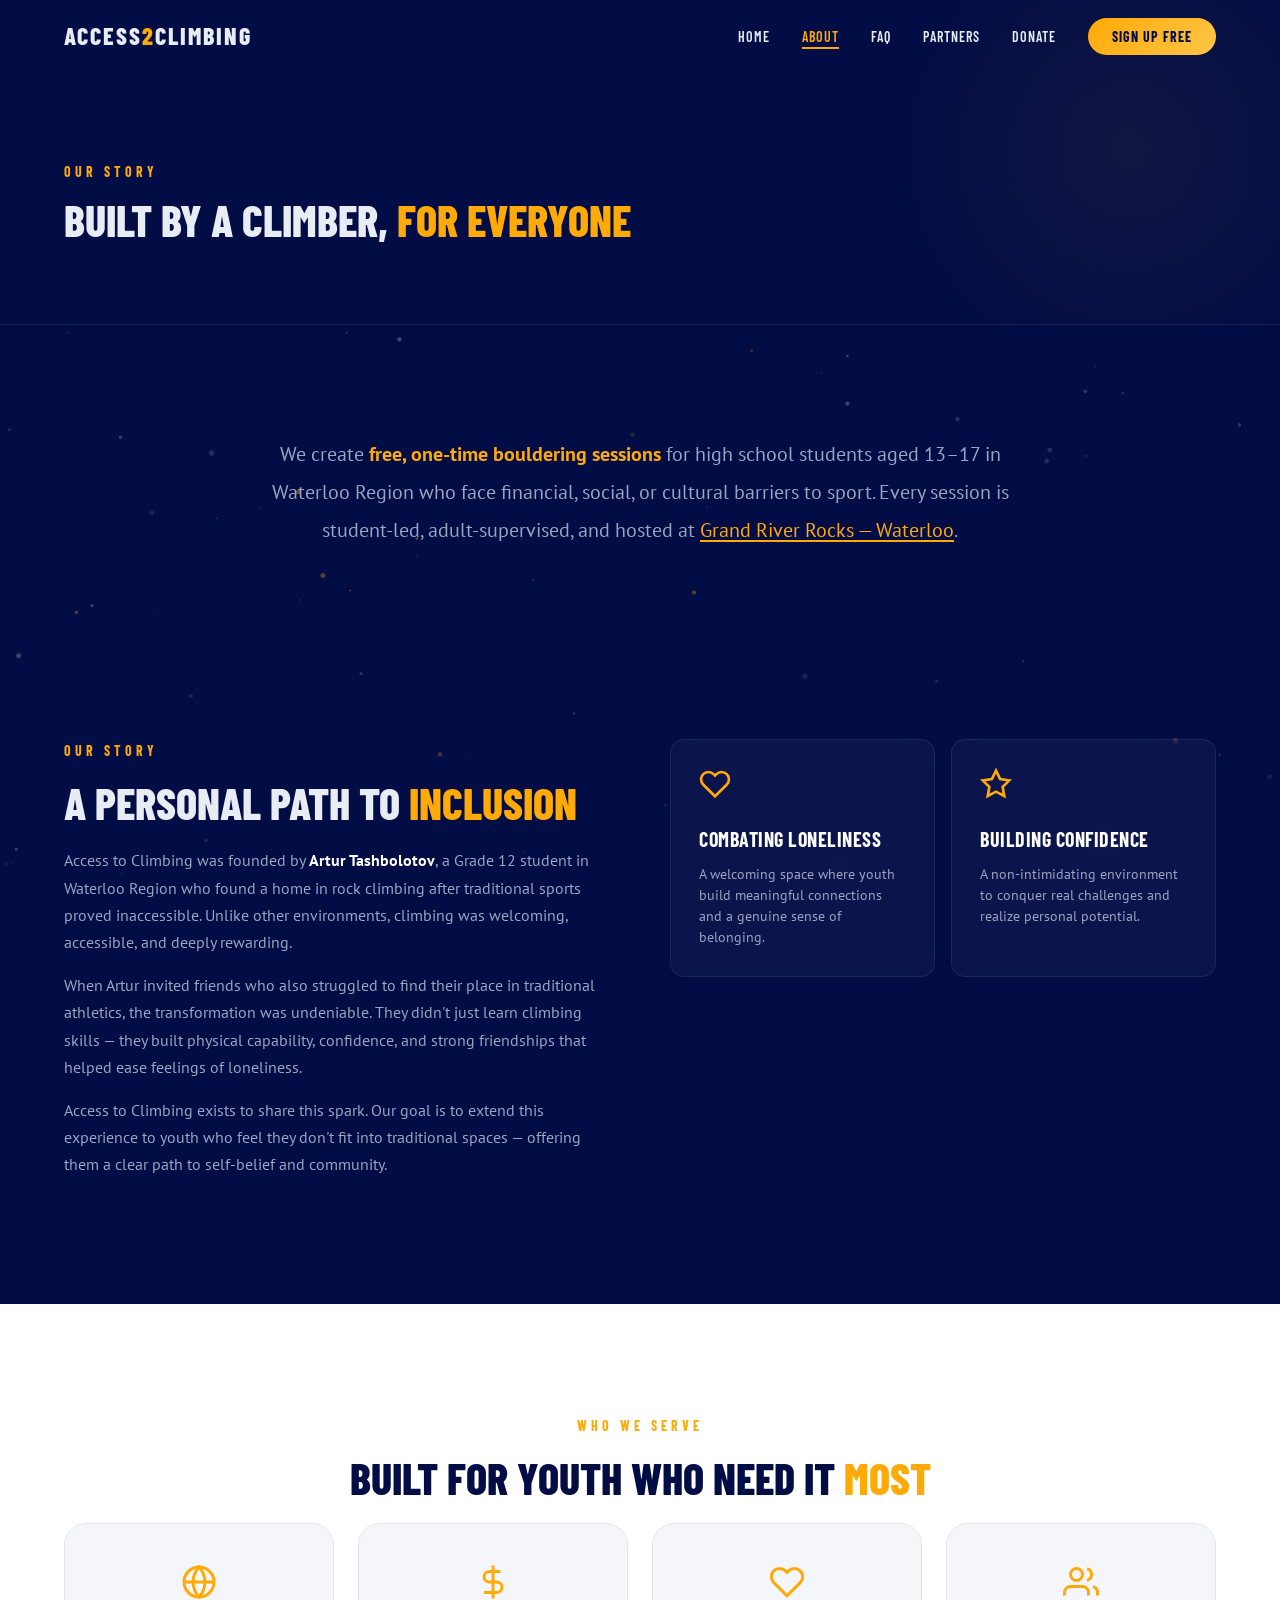
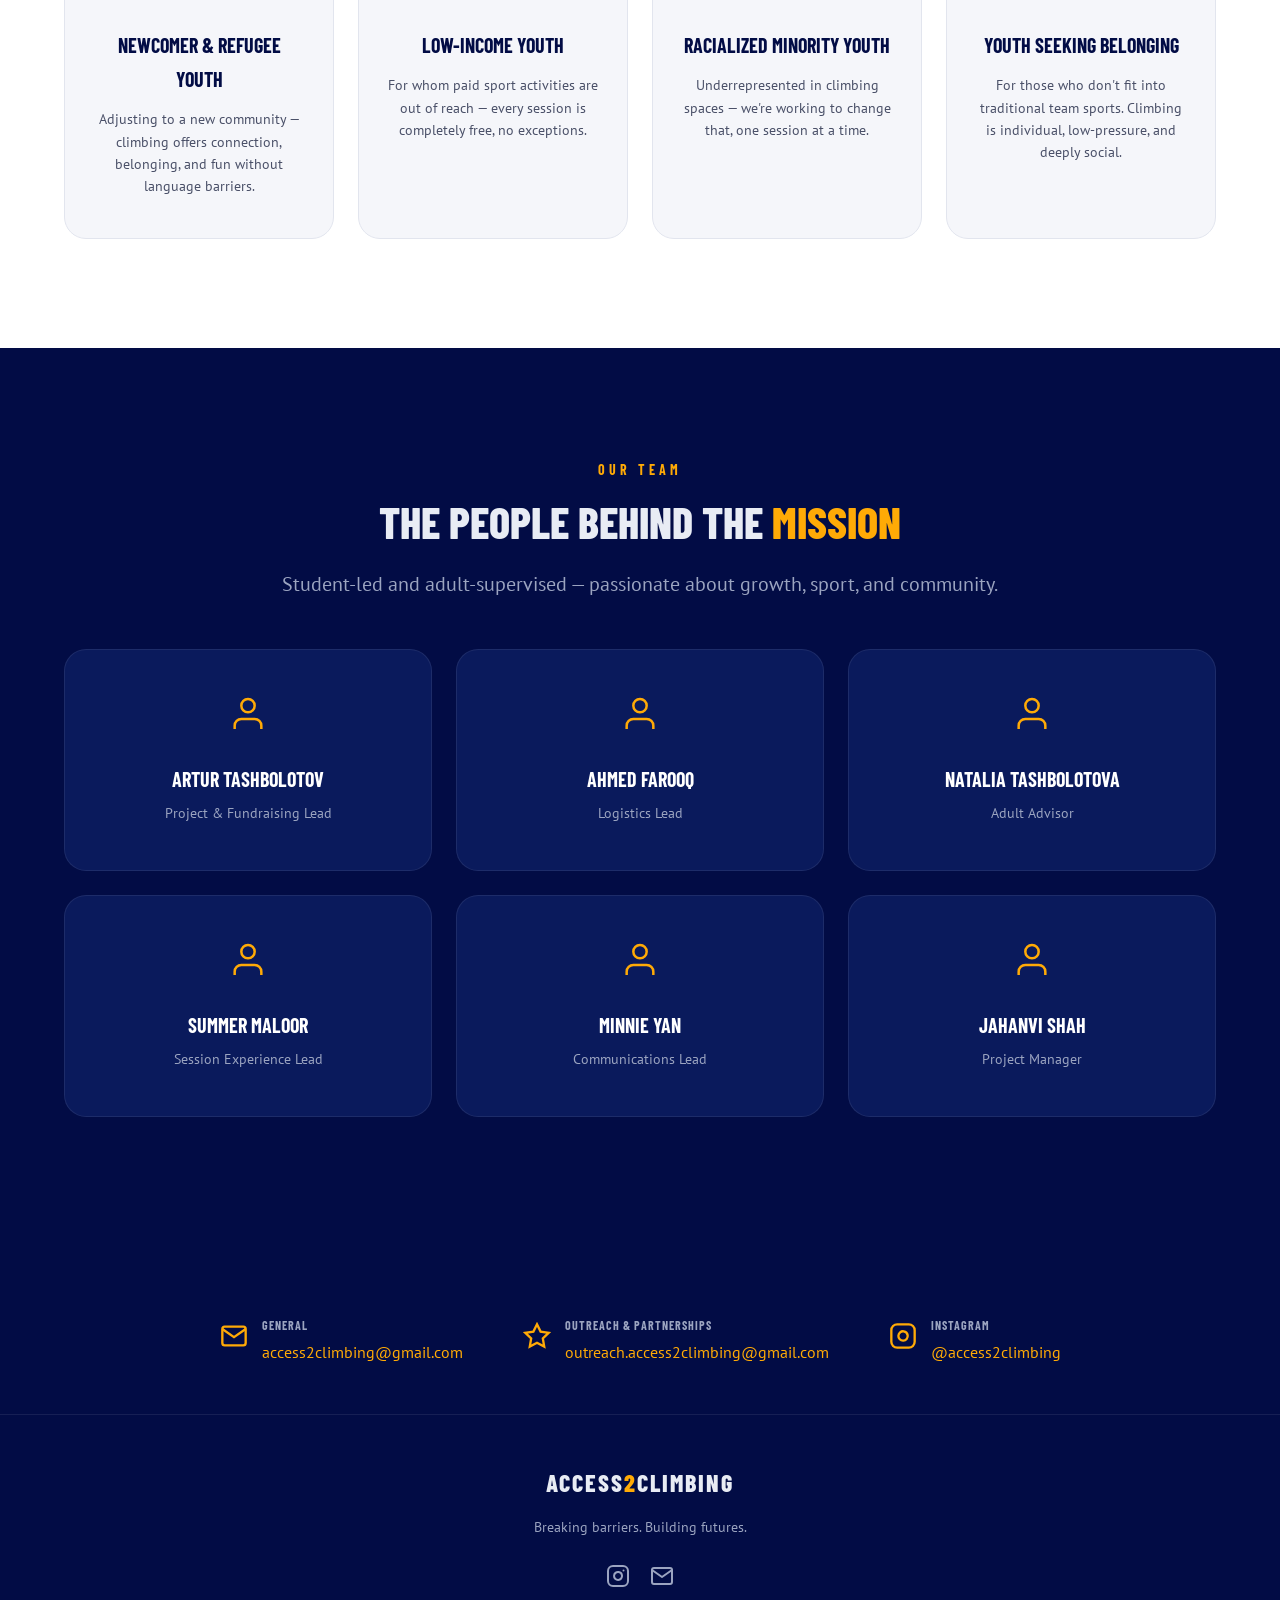
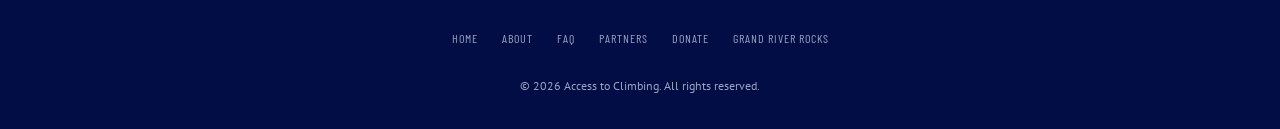
==== about.html @ 1cfe527d "session 6, next session info | improved website layout/content" ====
<!DOCTYPE html>
<html lang="en">
<head>
  <meta charset="UTF-8" />
  <meta name="viewport" content="width=device-width, initial-scale=1.0" />
  <title>About — Access to Climbing</title>
  <meta name="description" content="The story behind Access to Climbing — a student-led initiative bringing free bouldering to youth in Waterloo Region who face barriers to sport." />
  <link rel="preconnect" href="https://fonts.googleapis.com" />
  <link rel="preconnect" href="https://fonts.gstatic.com" crossorigin />
  <link href="https://fonts.googleapis.com/css2?family=Barlow+Condensed:wght@400;500;600;700;800;900&family=PT+Sans:ital,wght@0,400;0,700;1,400&display=swap" rel="stylesheet" />
  <link rel="stylesheet" href="css/style.css" />
</head>
<body>

  <div id="scroll-progress" class="scroll-progress"></div>
  <canvas id="particles" class="particles-canvas"></canvas>

  <!-- ===================== NAV ===================== -->
  <nav id="main-nav" class="nav">
    <div class="nav__inner">
      <a href="index.html" class="nav__logo">
        <span class="nav__logo-text">ACCESS<span class="accent">2</span>CLIMBING</span>
      </a>
      <button id="nav-toggle" class="nav__toggle" aria-label="Toggle menu" aria-controls="nav-links" aria-expanded="false">
        <span></span><span></span><span></span>
      </button>
      <ul id="nav-links" class="nav__links">
        <li><a href="index.html">Home</a></li>
        <li><a href="about.html" class="nav__active">About</a></li>
        <li><a href="faq.html">FAQ</a></li>
        <li><a href="partners.html">Partners</a></li>
        <li><a href="donate.html">Donate</a></li>
        <li>
          <a href="index.html#how-it-works" class="nav__cta">Sign Up Free</a>
        </li>
      </ul>
    </div>
  </nav>

  <!-- ===================== PAGE HEADER ===================== -->
  <div class="page-header">
    <div class="container">
      <div class="section__label">Our Story</div>
      <h1 class="section__title">Built by a climber, <span class="accent">for everyone</span></h1>
    </div>
  </div>

  <!-- ===================== MISSION LEAD ===================== -->
  <section class="section about-page">
    <div class="container">
      <p class="mission-lead reveal">
        We create <strong>free, one-time bouldering sessions</strong> for high school students aged 13–17 in Waterloo Region who face financial, social, or cultural barriers to sport. Every session is student-led, adult-supervised, and hosted at
        <a href="https://grandriverrocks.com/waterloo/" target="_blank" rel="noopener" class="link">Grand River Rocks — Waterloo</a>.
      </p>
    </div>
  </section>

  <!-- ===================== OUR STORY ===================== -->
  <section class="section story" style="padding-top: 0;">
    <div class="container about__grid">
      <div class="about__text">
        <div class="section__label reveal">Our Story</div>
        <h2 class="section__title reveal">A personal path to <span class="accent">inclusion</span></h2>
        <p class="reveal">
          Access to Climbing was founded by <strong>Artur Tashbolotov</strong>, a Grade 12 student in Waterloo Region who found a home in rock climbing after traditional sports proved inaccessible. Unlike other environments, climbing was welcoming, accessible, and deeply rewarding.
        </p>
        <p class="reveal">
          When Artur invited friends who also struggled to find their place in traditional athletics, the transformation was undeniable. They didn't just learn climbing skills — they built physical capability, confidence, and strong friendships that helped ease feelings of loneliness.
        </p>
        <p class="reveal">
          Access to Climbing exists to share this spark. Our goal is to extend this experience to youth who feel they don't fit into traditional spaces — offering them a clear path to self-belief and community.
        </p>
      </div>
      <div class="about__visual">
        <div class="about__card glass tilt-card reveal">
          <div class="about__card-icon">
            <svg width="32" height="32" viewBox="0 0 24 24" fill="none" stroke="currentColor" stroke-width="2"><path d="M20.84 4.61a5.5 5.5 0 00-7.78 0L12 5.67l-1.06-1.06a5.5 5.5 0 00-7.78 7.78l1.06 1.06L12 21.23l7.78-7.78 1.06-1.06a5.5 5.5 0 000-7.78z"/></svg>
          </div>
          <h3>Combating Loneliness</h3>
          <p>A welcoming space where youth build meaningful connections and a genuine sense of belonging.</p>
        </div>
        <div class="about__card glass tilt-card reveal">
          <div class="about__card-icon">
            <svg width="32" height="32" viewBox="0 0 24 24" fill="none" stroke="currentColor" stroke-width="2"><polygon points="12 2 15.09 8.26 22 9.27 17 14.14 18.18 21.02 12 17.77 5.82 21.02 7 14.14 2 9.27 8.91 8.26 12 2"/></svg>
          </div>
          <h3>Building Confidence</h3>
          <p>A non-intimidating environment to conquer real challenges and realize personal potential.</p>
        </div>
      </div>
    </div>
  </section>

  <!-- ===================== WHO WE SERVE ===================== -->
  <section class="section serve">
    <div class="container">
      <div class="section__label reveal">Who We Serve</div>
      <h2 class="section__title reveal">Built for youth who need it <span class="accent">most</span></h2>
      <div class="serve__grid">
        <div class="serve__card tilt-card reveal">
          <div class="serve__icon">
            <svg width="36" height="36" viewBox="0 0 24 24" fill="none" stroke="currentColor" stroke-width="2"><circle cx="12" cy="12" r="10"/><line x1="2" y1="12" x2="22" y2="12"/><path d="M12 2a15.3 15.3 0 014 10 15.3 15.3 0 01-4 10 15.3 15.3 0 01-4-10 15.3 15.3 0 014-10z"/></svg>
          </div>
          <h3>Newcomer &amp; Refugee Youth</h3>
          <p>Adjusting to a new community — climbing offers connection, belonging, and fun without language barriers.</p>
        </div>
        <div class="serve__card tilt-card reveal">
          <div class="serve__icon">
            <svg width="36" height="36" viewBox="0 0 24 24" fill="none" stroke="currentColor" stroke-width="2"><line x1="12" y1="1" x2="12" y2="23"/><path d="M17 5H9.5a3.5 3.5 0 000 7h5a3.5 3.5 0 010 7H6"/></svg>
          </div>
          <h3>Low-Income Youth</h3>
          <p>For whom paid sport activities are out of reach — every session is completely free, no exceptions.</p>
        </div>
        <div class="serve__card tilt-card reveal">
          <div class="serve__icon">
            <svg width="36" height="36" viewBox="0 0 24 24" fill="none" stroke="currentColor" stroke-width="2"><path d="M20.84 4.61a5.5 5.5 0 00-7.78 0L12 5.67l-1.06-1.06a5.5 5.5 0 00-7.78 7.78l1.06 1.06L12 21.23l7.78-7.78 1.06-1.06a5.5 5.5 0 000-7.78z"/></svg>
          </div>
          <h3>Racialized Minority Youth</h3>
          <p>Underrepresented in climbing spaces — we're working to change that, one session at a time.</p>
        </div>
        <div class="serve__card tilt-card reveal">
          <div class="serve__icon">
            <svg width="36" height="36" viewBox="0 0 24 24" fill="none" stroke="currentColor" stroke-width="2"><path d="M17 21v-2a4 4 0 00-4-4H5a4 4 0 00-4 4v2"/><circle cx="9" cy="7" r="4"/><path d="M23 21v-2a4 4 0 00-3-3.87"/><path d="M16 3.13a4 4 0 010 7.75"/></svg>
          </div>
          <h3>Youth Seeking Belonging</h3>
          <p>For those who don't fit into traditional team sports. Climbing is individual, low-pressure, and deeply social.</p>
        </div>
      </div>
    </div>
  </section>

  <!-- ===================== TEAM ===================== -->
  <section id="team" class="section team team--alt">
    <div class="container">
      <div class="section__label reveal">Our Team</div>
      <h2 class="section__title reveal">The people behind the <span class="accent">mission</span></h2>
      <p class="section__subtitle reveal">Student-led and adult-supervised — passionate about growth, sport, and community.</p>
      <div class="team__grid">
        <div class="team__card glass tilt-card reveal">
          <div class="team__avatar">
            <svg width="40" height="40" viewBox="0 0 24 24" fill="none" stroke="currentColor" stroke-width="1.5"><path d="M20 21v-2a4 4 0 00-4-4H8a4 4 0 00-4 4v2"/><circle cx="12" cy="7" r="4"/></svg>
          </div>
          <h3>Artur Tashbolotov</h3>
          <p class="team__role">Project &amp; Fundraising Lead</p>
        </div>
        <div class="team__card glass tilt-card reveal">
          <div class="team__avatar">
            <svg width="40" height="40" viewBox="0 0 24 24" fill="none" stroke="currentColor" stroke-width="1.5"><path d="M20 21v-2a4 4 0 00-4-4H8a4 4 0 00-4 4v2"/><circle cx="12" cy="7" r="4"/></svg>
          </div>
          <h3>Ahmed Farooq</h3>
          <p class="team__role">Logistics Lead</p>
        </div>
        <div class="team__card glass tilt-card reveal">
          <div class="team__avatar">
            <svg width="40" height="40" viewBox="0 0 24 24" fill="none" stroke="currentColor" stroke-width="1.5"><path d="M20 21v-2a4 4 0 00-4-4H8a4 4 0 00-4 4v2"/><circle cx="12" cy="7" r="4"/></svg>
          </div>
          <h3>Natalia Tashbolotova</h3>
          <p class="team__role">Adult Advisor</p>
        </div>
        <div class="team__card glass tilt-card reveal">
          <div class="team__avatar">
            <svg width="40" height="40" viewBox="0 0 24 24" fill="none" stroke="currentColor" stroke-width="1.5"><path d="M20 21v-2a4 4 0 00-4-4H8a4 4 0 00-4 4v2"/><circle cx="12" cy="7" r="4"/></svg>
          </div>
          <h3>Summer Maloor</h3>
          <p class="team__role">Session Experience Lead</p>
        </div>
        <div class="team__card glass tilt-card reveal">
          <div class="team__avatar">
            <svg width="40" height="40" viewBox="0 0 24 24" fill="none" stroke="currentColor" stroke-width="1.5"><path d="M20 21v-2a4 4 0 00-4-4H8a4 4 0 00-4 4v2"/><circle cx="12" cy="7" r="4"/></svg>
          </div>
          <h3>Minnie Yan</h3>
          <p class="team__role">Communications Lead</p>
        </div>
        <div class="team__card glass tilt-card reveal">
          <div class="team__avatar">
            <svg width="40" height="40" viewBox="0 0 24 24" fill="none" stroke="currentColor" stroke-width="1.5"><path d="M20 21v-2a4 4 0 00-4-4H8a4 4 0 00-4 4v2"/><circle cx="12" cy="7" r="4"/></svg>
          </div>
          <h3>Jahanvi Shah</h3>
          <p class="team__role">Project Manager</p>
        </div>
      </div>
    </div>
  </section>

  <!-- ===================== CONTACT ===================== -->
  <section class="section contact-strip">
    <div class="container contact-strip__inner">
      <div class="contact-strip__item reveal">
        <span class="contact-strip__icon">
          <svg width="28" height="28" viewBox="0 0 24 24" fill="none" stroke="currentColor" stroke-width="2"><path d="M4 4h16c1.1 0 2 .9 2 2v12c0 1.1-.9 2-2 2H4c-1.1 0-2-.9-2-2V6c0-1.1.9-2 2-2z"/><polyline points="22,6 12,13 2,6"/></svg>
        </span>
        <div>
          <strong>General</strong>
          <a href="mailto:access2climbing@gmail.com">access2climbing@gmail.com</a>
        </div>
      </div>
      <div class="contact-strip__item reveal">
        <span class="contact-strip__icon">
          <svg width="28" height="28" viewBox="0 0 24 24" fill="none" stroke="currentColor" stroke-width="2"><polygon points="12 2 15.09 8.26 22 9.27 17 14.14 18.18 21.02 12 17.77 5.82 21.02 7 14.14 2 9.27 8.91 8.26 12 2"/></svg>
        </span>
        <div>
          <strong>Outreach &amp; Partnerships</strong>
          <a href="mailto:outreach.access2climbing@gmail.com">outreach.access2climbing@gmail.com</a>
        </div>
      </div>
      <div class="contact-strip__item reveal">
        <span class="contact-strip__icon">
          <svg width="28" height="28" viewBox="0 0 24 24" fill="none" stroke="currentColor" stroke-width="2"><rect x="2" y="2" width="20" height="20" rx="5" ry="5"/><path d="M16 11.37A4 4 0 1112.63 8 4 4 0 0116 11.37z"/><line x1="17.5" y1="6.5" x2="17.51" y2="6.5"/></svg>
        </span>
        <div>
          <strong>Instagram</strong>
          <a href="https://www.instagram.com/access2climbing/" target="_blank" rel="noopener">@access2climbing</a>
        </div>
      </div>
    </div>
  </section>

  <!-- ===================== FOOTER ===================== -->
  <footer class="footer">
    <div class="container footer__inner">
      <div class="footer__brand">
        <span class="nav__logo-text">ACCESS<span class="accent">2</span>CLIMBING</span>
      </div>
      <p class="footer__tagline">Breaking barriers. Building futures.</p>
      <div class="footer__links">
        <a href="https://www.instagram.com/access2climbing/" target="_blank" rel="noopener" aria-label="Instagram">
          <svg width="24" height="24" viewBox="0 0 24 24" fill="none" stroke="currentColor" stroke-width="2" stroke-linecap="round" stroke-linejoin="round"><rect x="2" y="2" width="20" height="20" rx="5" ry="5"/><path d="M16 11.37A4 4 0 1112.63 8 4 4 0 0116 11.37z"/><line x1="17.5" y1="6.5" x2="17.51" y2="6.5"/></svg>
        </a>
        <a href="mailto:access2climbing@gmail.com" aria-label="Email">
          <svg width="24" height="24" viewBox="0 0 24 24" fill="none" stroke="currentColor" stroke-width="2" stroke-linecap="round" stroke-linejoin="round"><path d="M4 4h16c1.1 0 2 .9 2 2v12c0 1.1-.9 2-2 2H4c-1.1 0-2-.9-2-2V6c0-1.1.9-2 2-2z"/><polyline points="22,6 12,13 2,6"/></svg>
        </a>
      </div>
      <nav class="footer__nav" style="display:flex;gap:24px;margin:8px 0;flex-wrap:wrap;justify-content:center;">
        <a href="index.html" style="font-family:var(--ff-heading);font-size:var(--fs-xs);text-transform:uppercase;letter-spacing:1px;color:var(--clr-text-dim);">Home</a>
        <a href="about.html" style="font-family:var(--ff-heading);font-size:var(--fs-xs);text-transform:uppercase;letter-spacing:1px;color:var(--clr-text-dim);">About</a>
        <a href="faq.html" style="font-family:var(--ff-heading);font-size:var(--fs-xs);text-transform:uppercase;letter-spacing:1px;color:var(--clr-text-dim);">FAQ</a>
        <a href="partners.html" style="font-family:var(--ff-heading);font-size:var(--fs-xs);text-transform:uppercase;letter-spacing:1px;color:var(--clr-text-dim);">Partners</a>
        <a href="donate.html" style="font-family:var(--ff-heading);font-size:var(--fs-xs);text-transform:uppercase;letter-spacing:1px;color:var(--clr-text-dim);">Donate</a>
        <a href="https://grandriverrocks.com/waterloo/" target="_blank" rel="noopener" style="font-family:var(--ff-heading);font-size:var(--fs-xs);text-transform:uppercase;letter-spacing:1px;color:var(--clr-text-dim);">Grand River Rocks</a>
      </nav>
      <p class="footer__copy">&copy; 2026 Access to Climbing. All rights reserved.</p>
    </div>
  </footer>

  <script src="js/script.js"></script>
</body>
</html>
---- css/style.css ----
@import url("base.css");
@import url("partners.css");
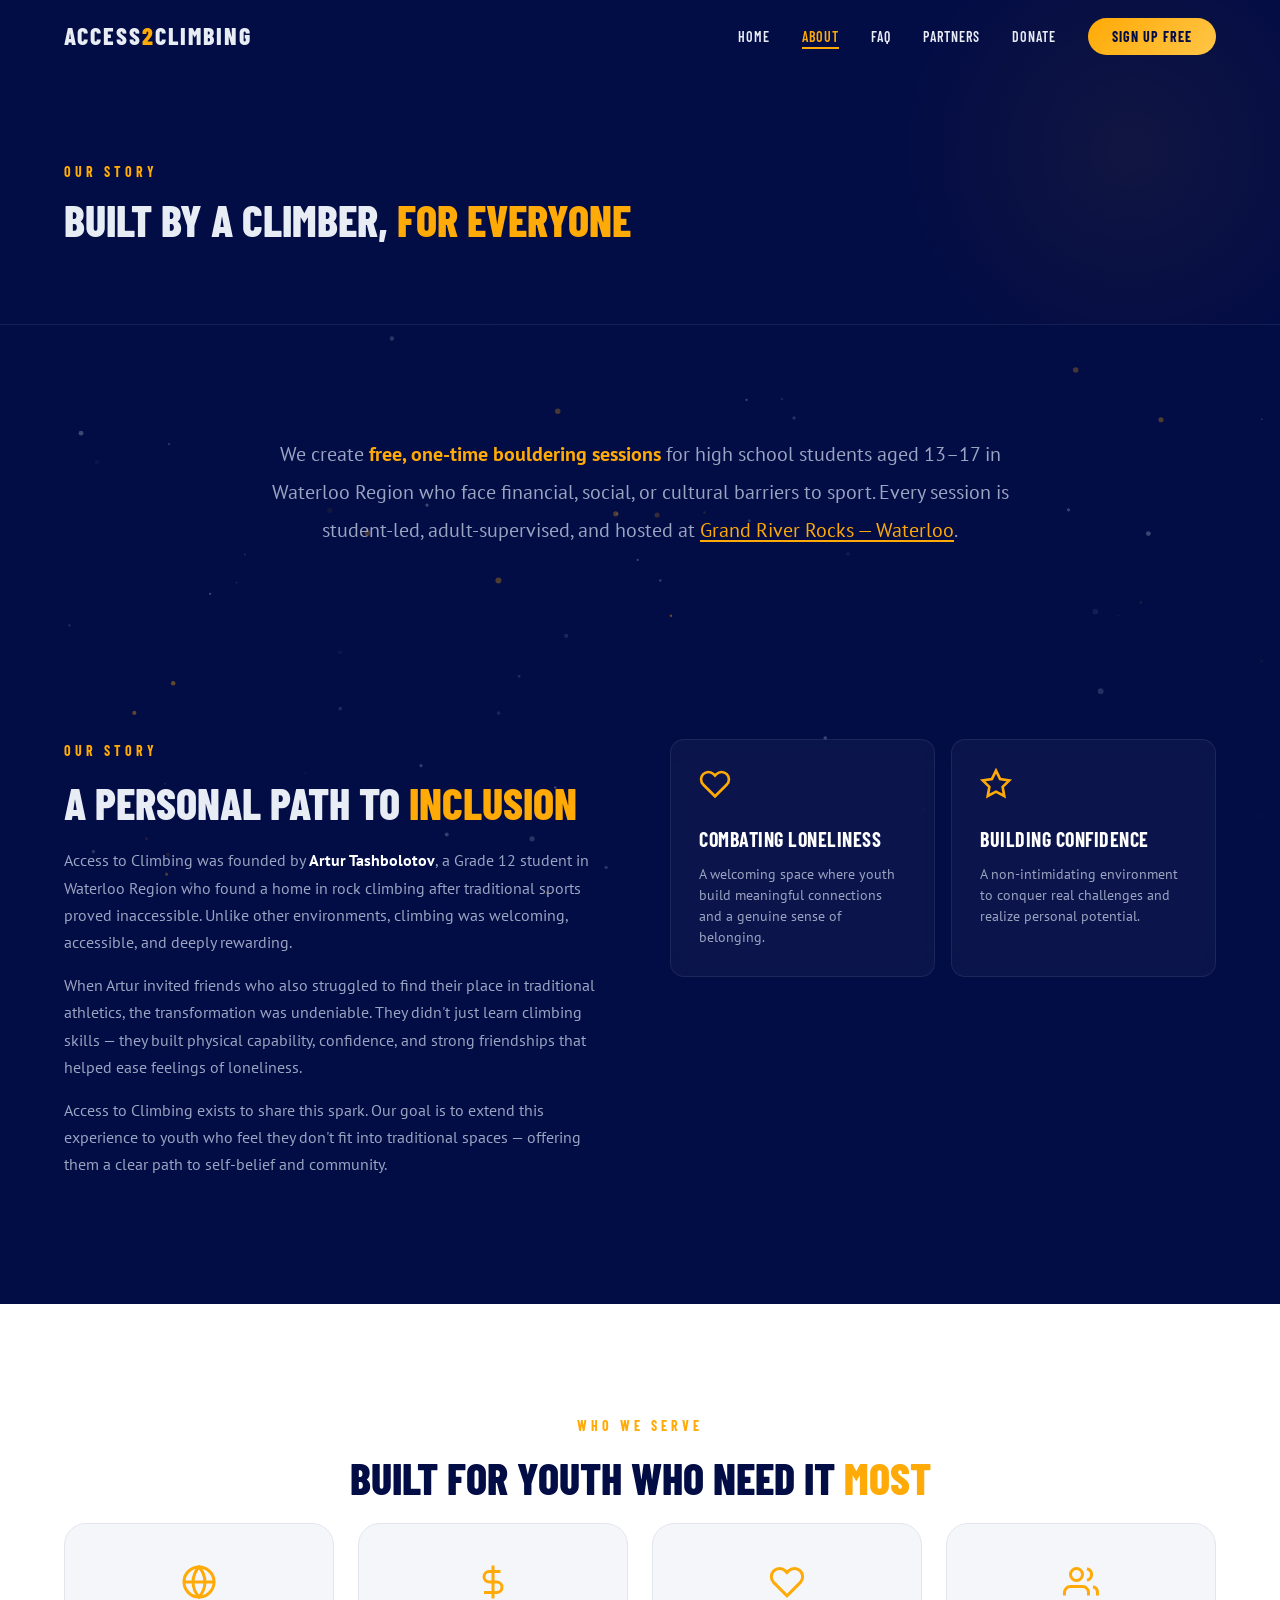
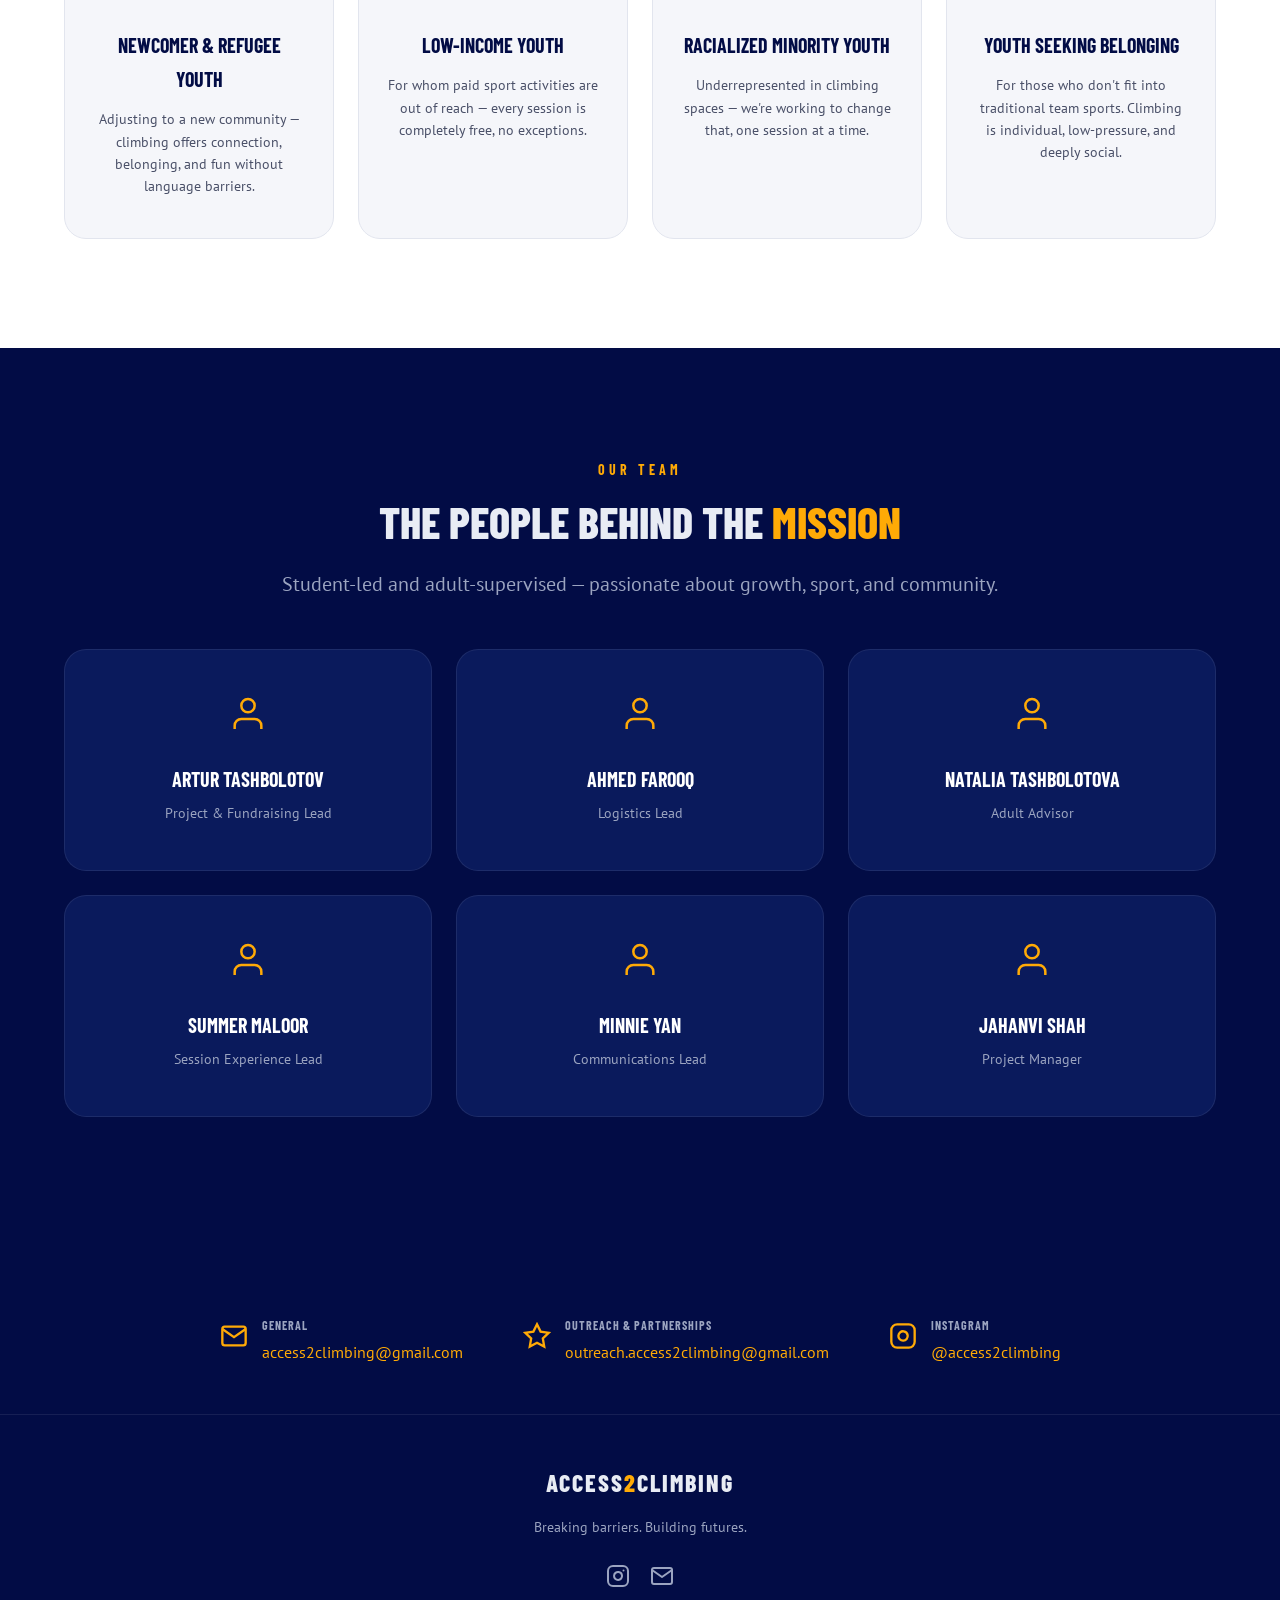
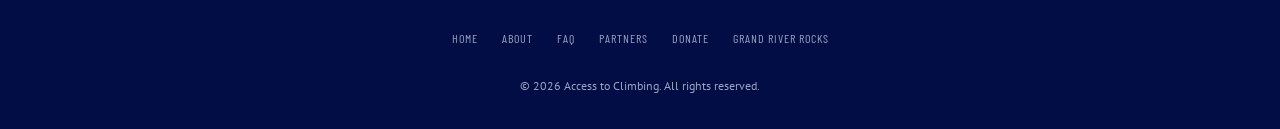
==== commit db3a02a9: "session 8 and 9 dates + vercel" ====
--- a/about.html
+++ b/about.html
@@ -242,5 +242,10 @@
   </footer>
 
   <script src="js/script.js"></script>
+  
+  <script>
+  window.va = window.va || function () { (window.vaq = window.vaq || []).push(arguments); };
+  </script>
+  <script defer src="/<unique-path>/script.js"></script>
 </body>
 </html>
